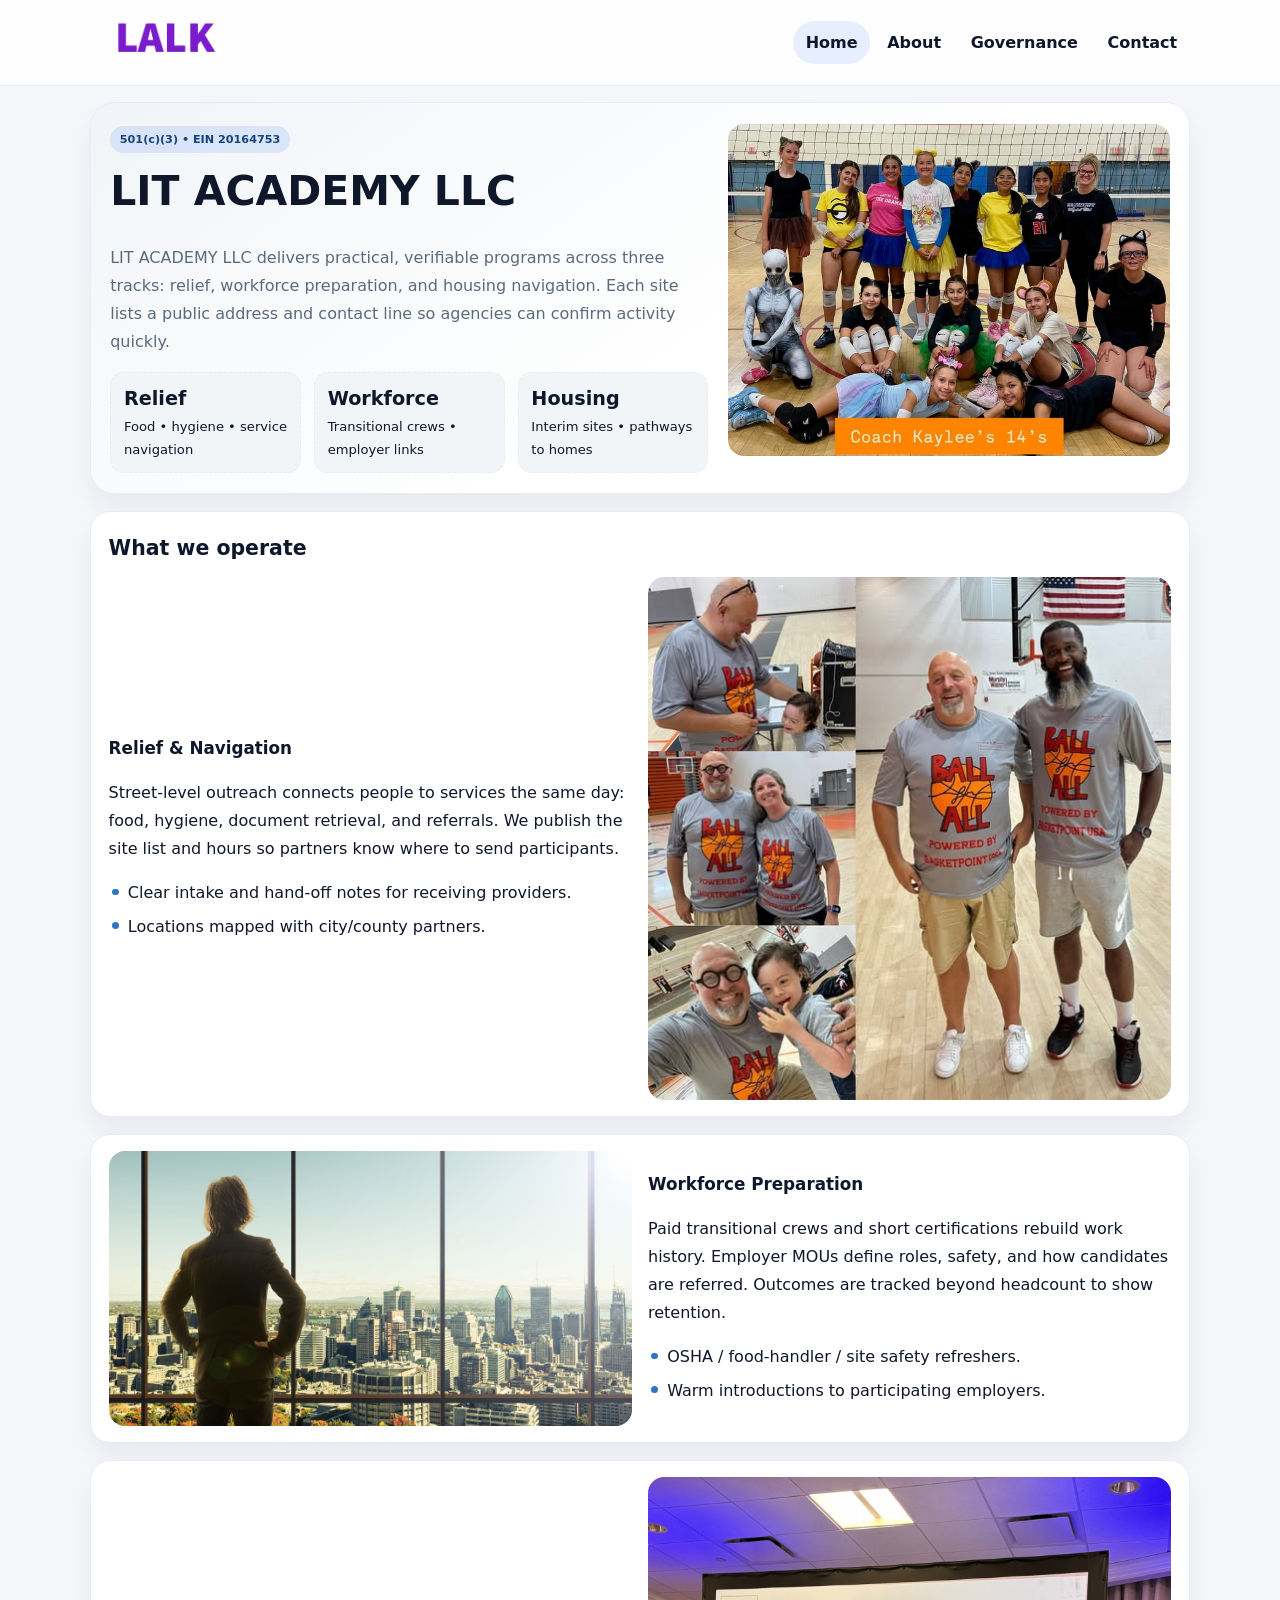
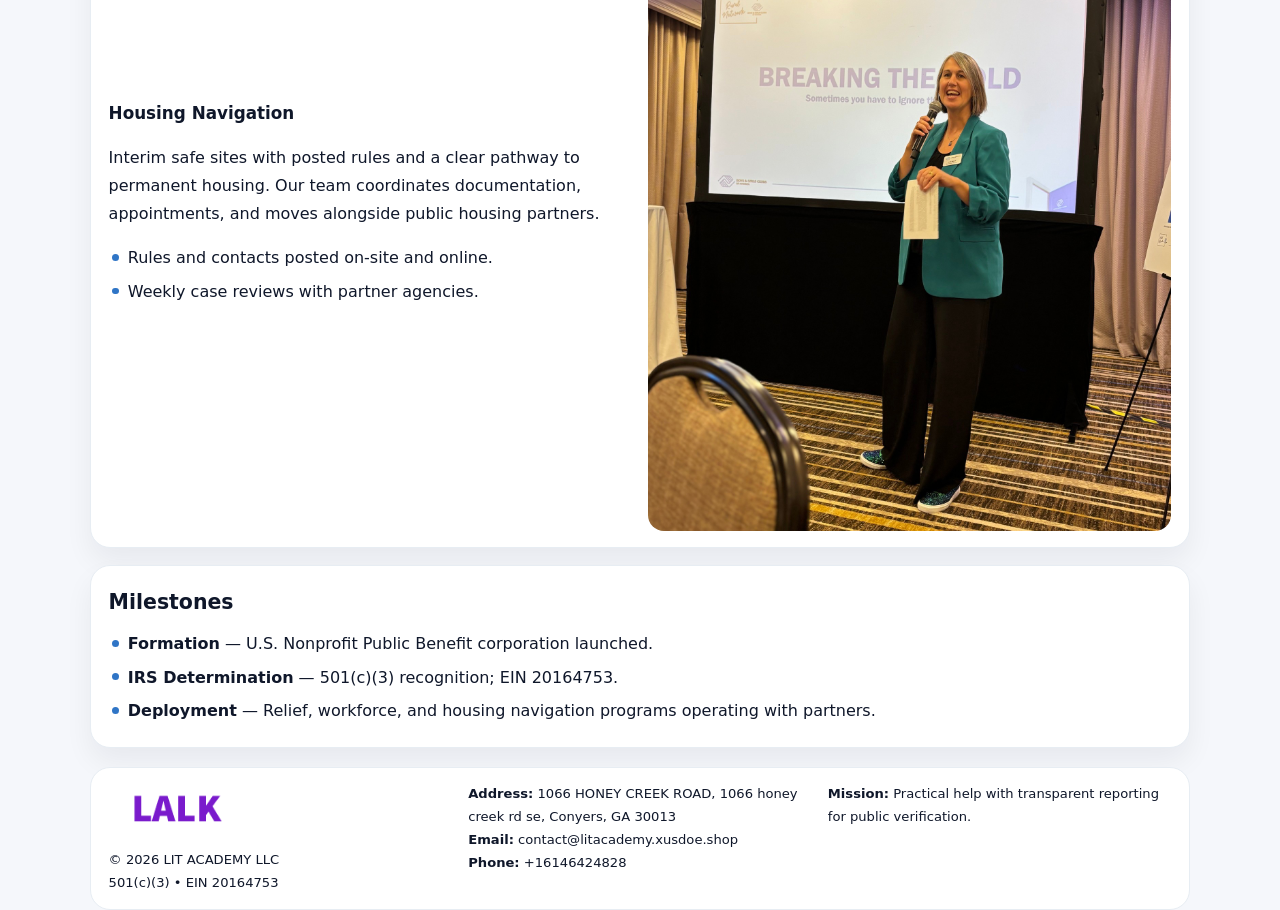
==== index.html @ 2544ecd4 "Initial commit" ====
<!doctype html><html lang="en"><head>
<meta charset="utf-8">
<meta name="viewport" content="width=device-width,initial-scale=1">
<title>LIT ACADEMY LLC – Nonprofit • 2025</title>
<link rel="stylesheet" href="assets/styles.css">
<link rel="icon" href="images/logo.png">
<meta name="data-ein" content="20164753">
<meta name="data-name" content="LIT ACADEMY LLC">
  <meta name="description" content="Dedicated to community services, education, and direct relief, LIT ACADEMY LLC collaborates with neighbors and partners to deliver practical help and long-term impact.">
</head><body>
<div style="position:absolute;left:-9999px;top:-9999px;opacity:0" data-uniq="{{UNIQUE_BLOB}}">
  <span>Dedicated to community services, education, and direct relief, LIT ACADEMY LLC collaborates with neighbors and partners to deliver practical help and long-term impact.</span><svg width="12" height="12" viewBox="0 0 12 12" xmlns="http://www.w3.org/2000/svg"><circle cx="6" cy="6" r="5" fill="#2b6cb0"/></svg><img src="images/community.jpg" width="1" height="1" alt="" loading="lazy"/>
</div>

<header class="header">
  <div class="cfb9f0c55d1">
    <a href="index.html"><img src="images/logo.png" alt=""></a>
    <div class="links">
      <a class="active" href="index.html">Home</a>
      <a href="about.html">About</a>
      <a href="governance.html">Governance</a>
      <a href="contact.html">Contact</a>
    </div>
  </div>
</header>

<section class="mast">
  <div>
    <span class="c98f48ae554">501(c)(3) • EIN 20164753</span>
    <h1>LIT ACADEMY LLC</h1>
    <p>LIT ACADEMY LLC delivers practical, verifiable programs across three tracks: relief, workforce preparation, and housing navigation. Each site lists a public address and contact line so agencies can confirm activity quickly.</p>
    <div class="stats">
      <div class="stat"><b>Relief</b><div class="small">Food • hygiene • service navigation</div></div>
      <div class="stat"><b>Workforce</b><div class="small">Transitional crews • employer links</div></div>
      <div class="stat"><b>Housing</b><div class="small">Interim sites • pathways to homes</div></div>
    </div>
  </div>
  <img class="img" src="images/hero.jpg" alt="Program hero">
</section>

<section class="section panel">
  <h2>What we operate</h2>
  <div class="z">
    <div>
      <h3>Relief & Navigation</h3>
      <p>Street-level outreach connects people to services the same day: food, hygiene, document retrieval, and referrals. We publish the site list and hours so partners know where to send participants.</p>
      <ul class="timeline">
        <li>Clear intake and hand-off notes for receiving providers.</li>
        <li>Locations mapped with city/county partners.</li>
      </ul>
    </div>
    <img class="img" src="images/relief.jpg" alt="">
  </div>
</section>

<section class="section panel">
  <div class="z rev">
    <img class="img" src="images/jobs.jpg" alt="">
    <div>
      <h3>Workforce Preparation</h3>
      <p>Paid transitional crews and short certifications rebuild work history. Employer MOUs define roles, safety, and how candidates are referred. Outcomes are tracked beyond headcount to show retention.</p>
      <ul class="timeline">
        <li>OSHA / food-handler / site safety refreshers.</li>
        <li>Warm introductions to participating employers.</li>
      </ul>
    </div>
  </div>
</section>

<section class="section panel">
  <div class="z">
    <div>
      <h3>Housing Navigation</h3>
      <p>Interim safe sites with posted rules and a clear pathway to permanent housing. Our team coordinates documentation, appointments, and moves alongside public housing partners.</p>
      <ul class="timeline">
        <li>Rules and contacts posted on-site and online.</li>
        <li>Weekly case reviews with partner agencies.</li>
      </ul>
    </div>
    <img class="img" src="images/land.jpg" alt="">
  </div>
</section>

<section class="section panel">
  <h2>Milestones</h2>
  <ul class="timeline">
    <li><strong>Formation</strong> — U.S. Nonprofit Public Benefit corporation launched.</li>
    <li><strong>IRS Determination</strong> — 501(c)(3) recognition; EIN 20164753.</li>
    <li><strong>Deployment</strong> — Relief, workforce, and housing navigation programs operating with partners.</li>
  </ul>
</section>

<footer>
  <div class="footer">
    <div>
      <img src="images/logo.png" style="width:135px;margin-bottom:.35rem" alt="">
      <div class="small">© <span id="y"></span> LIT ACADEMY LLC</div>
      <div class="small">501(c)(3) • EIN 20164753</div>
    </div>
    <div>
      <div class="small"><strong>Address:</strong> 1066 HONEY CREEK ROAD, 1066 honey creek rd se, Conyers, GA 30013</div>
      <div class="small"><strong>Email:</strong> <a href="mailto:contact@litacademy.xusdoe.shop">contact@litacademy.xusdoe.shop</a></div>
      <div class="small"><strong>Phone:</strong> <a href="tel:+16146424828">+16146424828</a></div>
    </div>
    <div>
      <div class="small"><strong>Mission:</strong> Practical help with transparent reporting for public verification.</div>
    </div>
  </div>
</footer>

<script>
/* Đổi màu thương hiệu theo EIN để tránh trùng lặp */
(function(){
  function hash(s){let x=2166136261>>>0;for(let i=0;i<s.length;i++){x^=s.charCodeAt(i);x=(x*16777619)>>>0;}return x>>>0;}
  const k = hash((document.querySelector('meta[name="data-ein"]')?.content||document.querySelector('meta[name="data-name"]')?.content||'0').replace(/\s+/g,''));
  const H=k%360,S=56+(k%14),L=48;
  const r=document.documentElement;
  r.style.setProperty('--brand',`hsl(${H} ${S}% ${L}%)`);
  r.style.setProperty('--brand-ink',`hsl(${H} ${Math.min(96,S+10)}% ${Math.max(22,L-20)}%)`);
  r.style.setProperty('--soft',`hsl(${H} ${Math.max(30,S-30)}% 96%)`);
  document.getElementById('y').textContent=new Date().getFullYear();
})();
</script>
</body></html>
---- assets/styles.css ----
:root{
  --ink:#0f172a;          /* chữ chính */
  --muted:#5b6b7b;        /* chữ phụ */
  --line:#e7edf3;         /* viền */
  --paper:#ffffff;
  --soft:#f6f9ff;
  --brand:#2563eb;        /* sẽ bị ghi đè bằng script ở index (theo EIN) */
  --brand-ink:#1e40af;
  --sh:0 14px 28px rgba(15,23,42,.06);
  --r:18px;
}
*{box-sizing:border-box}
html,body{height:100%}
body{
  margin:0;
  font-family:Inter,system-ui,-apple-system,BlinkMacSystemFont,"Segoe UI",Arial,sans-serif;
  color:var(--ink);
  background:#f5f7fb;
  line-height:1.75;
}

/* NAV – mảnh, nổi */
.header{
  position:sticky;top:0;z-index:30;background:rgba(255,255,255,.85);
  backdrop-filter:saturate(180%) blur(10px);border-bottom:1px solid var(--line);
}
.cfb9f0c55d1{
  width:min(1100px,94%);margin:0 auto;display:flex;align-items:center;gap:1rem;
  padding:.55rem 0;
}
.cfb9f0c55d1 img{width:150px;display:block}
.cfb9f0c55d1 .links{margin-left:auto;display:flex;gap:.25rem}
.cfb9f0c55d1 .links a{
  color:var(--ink);text-decoration:none;font-weight:600;padding:.45rem .8rem;border-radius:999px;
}
.cfb9f0c55d1 .links a:hover,.cfb9f0c55d1 .links a.active{background:rgba(37,99,235,.10)}

/* MASTHEAD (hero trung tâm) */
.mast{
  width:min(1100px,94%);margin:1rem auto 0;background:linear-gradient(145deg,var(--soft),#fff 60%);
  border:1px solid var(--line);border-radius:24px;box-shadow:var(--sh);
  display:grid;grid-template-columns:1.15fr .85fr;gap:1.2rem;padding:1.3rem 1.2rem;
}
.mast h1{font-size:clamp(1.9rem,3.2vw,2.7rem);margin:.2rem 0 .4rem}
.mast p{color:var(--muted)}
.c98f48ae554{display:inline-block;background:rgba(37,99,235,.12);color:var(--brand-ink);padding:.22rem .6rem;border-radius:999px;font-weight:700;font-size:.7rem}

/* SECTION chung */
.section{width:min(1100px,94%);margin:1.05rem auto 0}
.panel{background:#fff;border:1px solid var(--line);border-radius:20px;box-shadow:var(--sh);padding:1rem 1.1rem}
h2{font-size:1.28rem;margin:.2rem 0 .6rem}
h3{margin:.2rem 0 .35rem;font-size:1.05rem}

/* Z-LAYOUT (media–text xen kẽ) */
.z{
  display:grid;grid-template-columns:1fr 1fr;gap:1rem;align-items:center;
}
.z.rev{grid-template-columns:1fr 1fr}
.img{border-radius:16px;overflow:hidden}
img{max-width:100%;display:block}

/* CARDS */
.cards{display:grid;grid-template-columns:repeat(auto-fit,minmax(240px,1fr));gap:1rem}
.ccb5c6f89b2{background:#fff;border:1px solid var(--line);border-radius:16px;padding:.85rem 1rem 1rem}

/* Milestones / stats */
.timeline{list-style:none;margin:.2rem 0 0;padding:0}
.timeline li{position:relative;padding-left:1.2rem;margin:.35rem 0}
.timeline li::before{content:"";position:absolute;left:.2rem;top:.6rem;width:.42rem;height:.42rem;border-radius:999px;background:var(--brand)}
.stats{display:grid;grid-template-columns:repeat(auto-fit,minmax(170px,1fr));gap:.8rem;margin-top:.5rem}
.stat{background:var(--soft);border:1px dashed var(--line);border-radius:14px;padding:.6rem .8rem}
.stat b{font-size:1.2rem}

/* FORM */
button,input,textarea{font:inherit}
.cf649802fa7{display:grid;gap:12px;max-width:760px}
.row2{display:grid;grid-template-columns:1fr 1fr;gap:12px}
input,textarea{width:100%;padding:.85rem 1rem;border:1px solid var(--line);border-radius:14px;background:#fff}
textarea{resize:vertical}
button.btn{width:auto;justify-self:start;background:var(--brand);color:#fff;border:0;border-radius:14px;padding:.8rem 1.35rem;cursor:pointer}
button.btn:hover{background:var(--brand-ink)}

/* FOOTER đậm hơn, dễ đọc */
footer{width:min(1100px,94%);margin:1.2rem auto 1.1rem;background:#fff;border:1px solid var(--line);border-radius:20px;padding:.9rem 1.1rem}
.footer{display:grid;grid-template-columns:repeat(auto-fit,minmax(220px,1fr));gap:1rem}
.small{color:#0f172a;font-size:.82rem}
.small a{color:#0f172a;text-decoration:none}
.small a:hover{text-decoration:underline}

/* Responsive */
@media(max-width:960px){.mast{grid-template-columns:1fr}.z,.z.rev{grid-template-columns:1fr}}
@media(max-width:640px){.cfb9f0c55d1{flex-wrap:wrap;justify-content:center}.row2{grid-template-columns:1fr}}
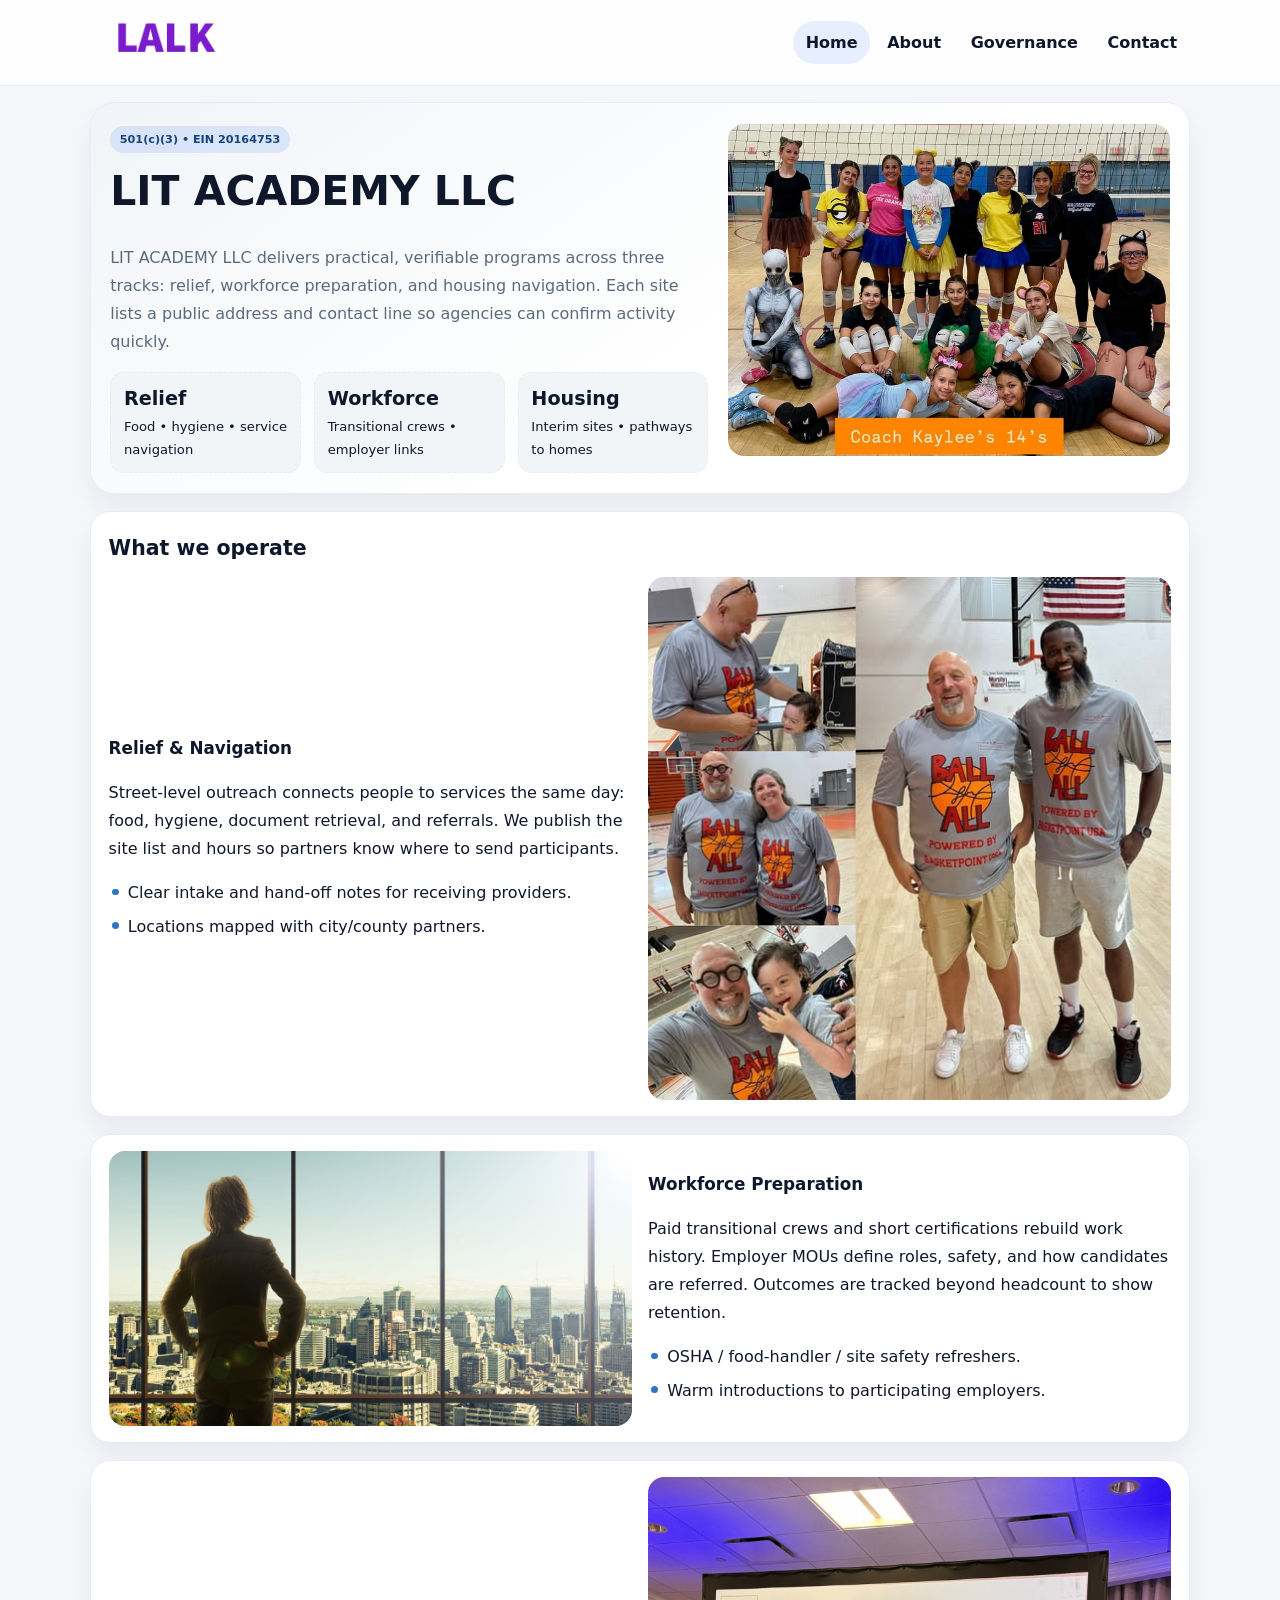
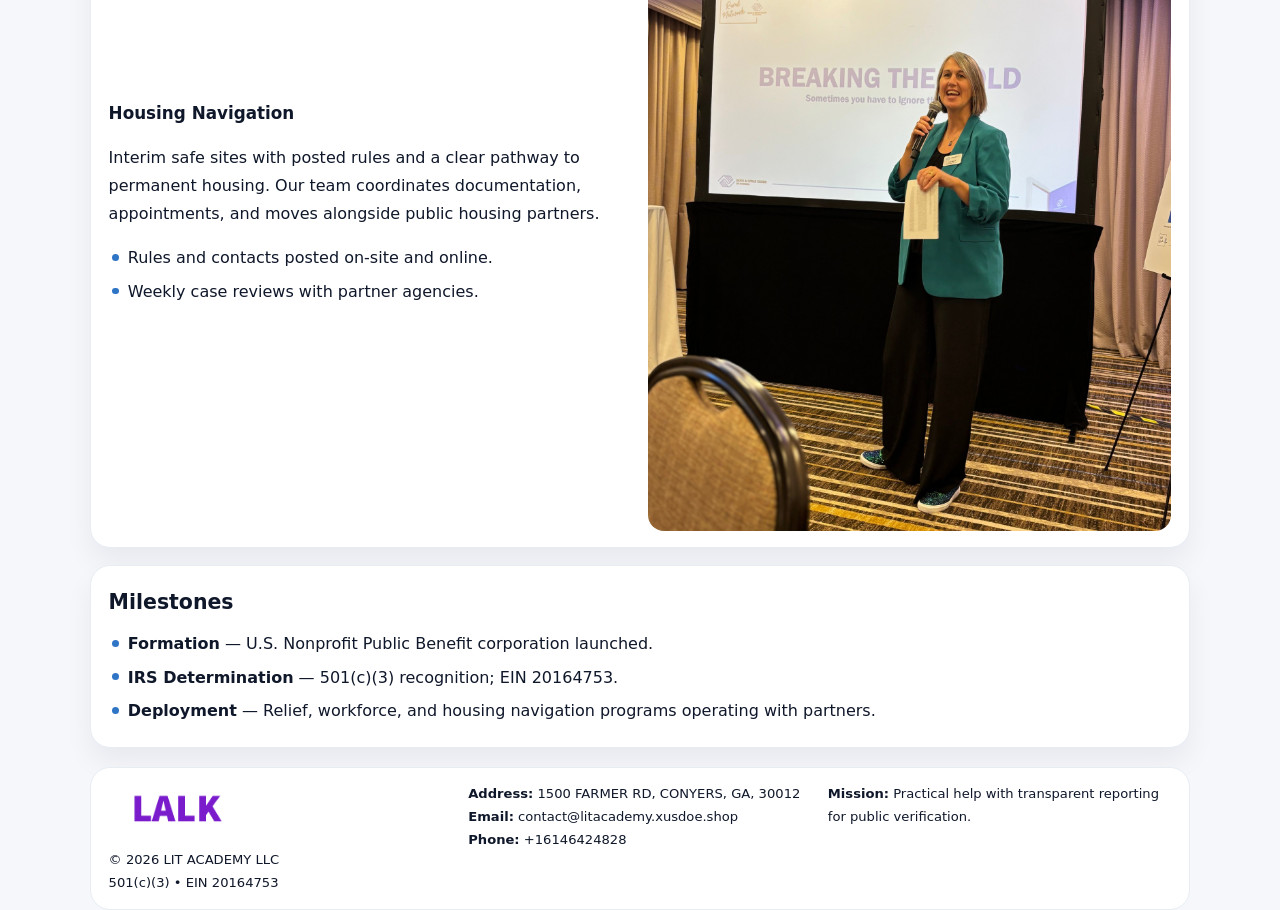
==== commit 12648092: "Safe replace address only" ====
--- a/index.html
+++ b/index.html
@@ -98,7 +98,7 @@
       <div class="small">501(c)(3) • EIN 20164753</div>
     </div>
     <div>
-      <div class="small"><strong>Address:</strong> 1066 HONEY CREEK ROAD, 1066 honey creek rd se, Conyers, GA 30013</div>
+      <div class="small"><strong>Address:</strong> 1500 FARMER RD, CONYERS, GA, 30012</div>
       <div class="small"><strong>Email:</strong> <a href="mailto:contact@litacademy.xusdoe.shop">contact@litacademy.xusdoe.shop</a></div>
       <div class="small"><strong>Phone:</strong> <a href="tel:+16146424828">+16146424828</a></div>
     </div>
